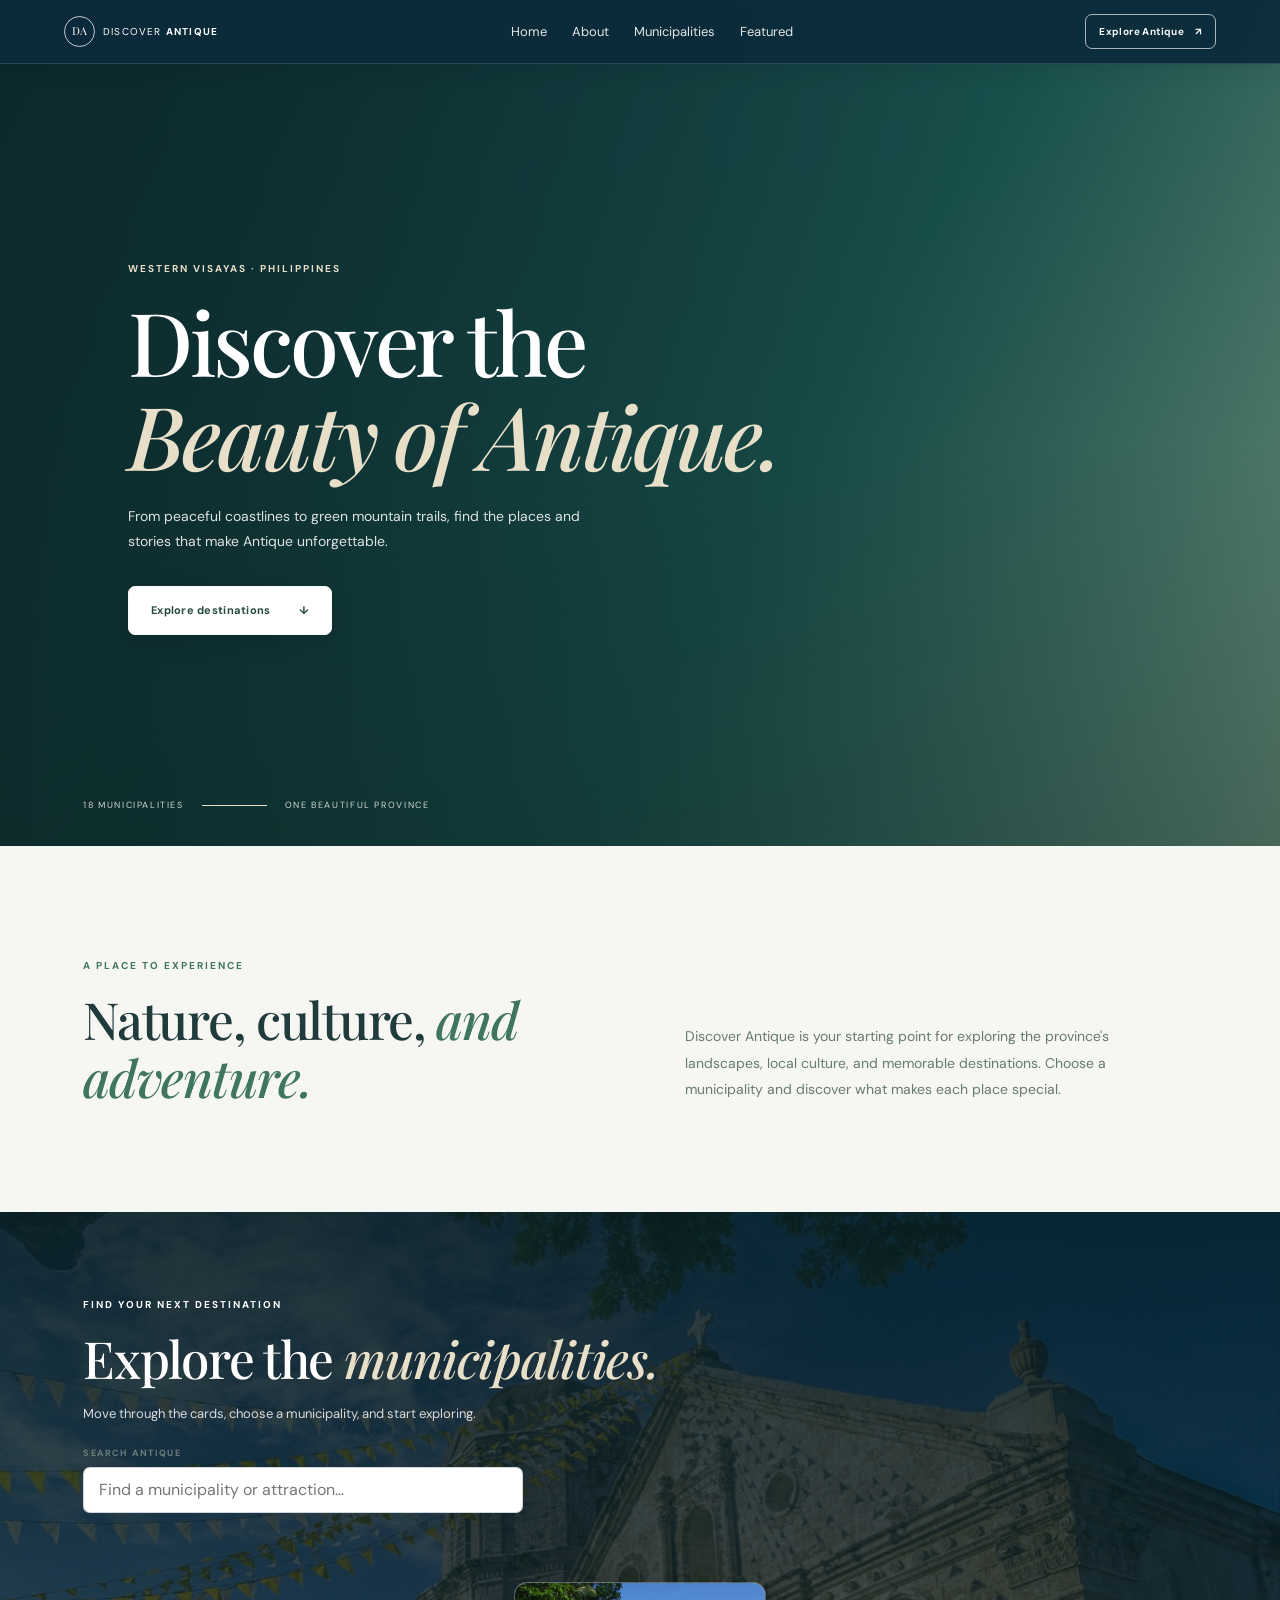
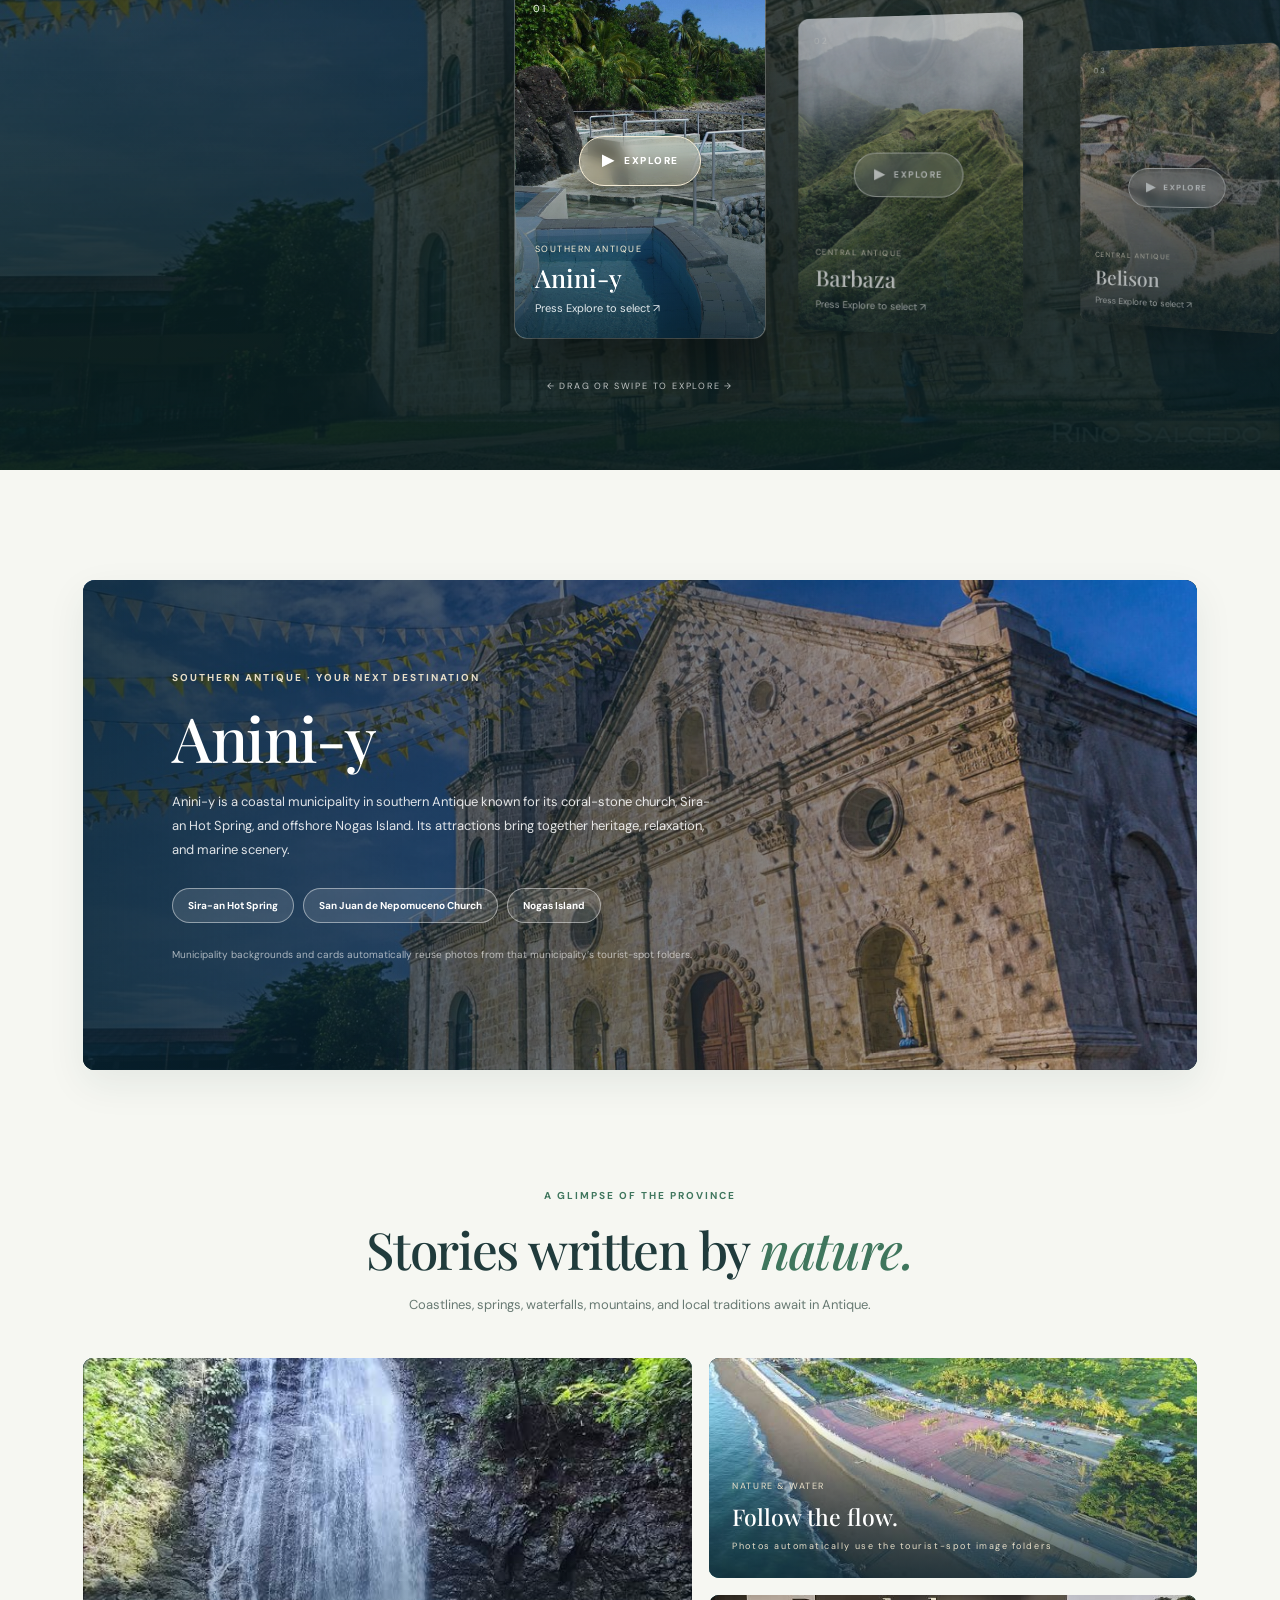
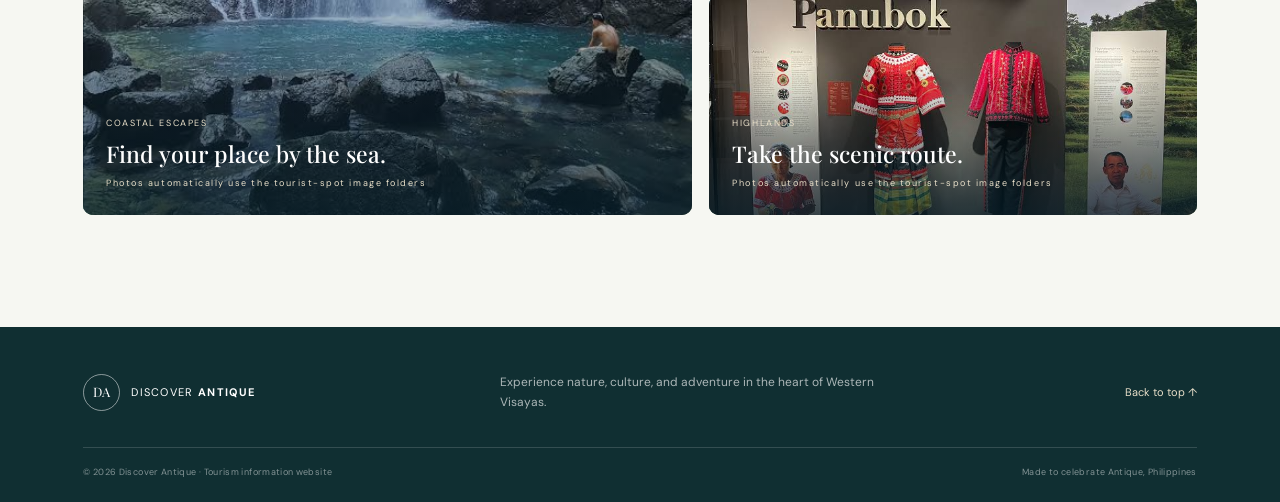
==== index.html @ 6f018808 "Update Barbaza tourist attractions" ====
<!DOCTYPE html>
<html lang="en">
<head>
  <meta charset="UTF-8">
  <meta name="viewport" content="width=device-width, initial-scale=1.0">
  <meta name="description" content="Discover Antique — explore the natural beauty, culture, and destinations of Antique, Philippines.">
  <meta name="referrer" content="no-referrer">
  <meta name="theme-color" content="#123B50">
  <title>Discover Antique | Experience the Beauty of Antique</title>
  <link rel="preconnect" href="https://fonts.googleapis.com">
  <link rel="preconnect" href="https://fonts.gstatic.com" crossorigin>
  <link href="https://fonts.googleapis.com/css2?family=DM+Sans:wght@400;500;600;700&family=Playfair+Display:wght@500;600;700&display=swap" rel="stylesheet">
  <link href="https://cdn.jsdelivr.net/npm/bootstrap@5.3.3/dist/css/bootstrap.min.css" rel="stylesheet" integrity="sha384-QWTKZyjpPEjISv5WaRU9OFeRpok6YctnYmDr5pNlyT2bRjXh0JMhjY6hW+ALEwIH" crossorigin="anonymous">
  <link rel="stylesheet" href="css/style.css">
</head>
<body>
  <header class="site-header" id="top">
    <a class="brand" href="#top" aria-label="Discover Antique home">
      <span class="brand-mark">DA</span>
      <span class="brand-name">DISCOVER <strong>ANTIQUE</strong></span>
    </a>
    <button class="menu-toggle" id="menuToggle" type="button" aria-label="Open navigation" aria-expanded="false" aria-controls="mainNav">☰</button>
    <nav class="main-nav" id="mainNav" aria-label="Main navigation">
      <a href="#top">Home</a><a href="#about">About</a><a href="#municipalities">Municipalities</a><a href="#featured">Featured</a>
    </nav>
    <a class="header-cta btn btn-outline-light" href="#municipalities">Explore Antique <span>↗</span></a>
  </header>

  <main>
    <section class="hero">
      <div class="hero-image" aria-hidden="true"></div><div class="hero-shade" aria-hidden="true"></div>
      <div class="hero-content">
        <p class="eyebrow light">WESTERN VISAYAS · PHILIPPINES</p>
        <h1>Discover the<br><em>Beauty of Antique.</em></h1>
        <p class="hero-copy">From peaceful coastlines to green mountain trails, find the places and stories that make Antique unforgettable.</p>
        <a class="button button-light btn btn-light" href="#municipalities">Explore destinations <span>↓</span></a>
      </div>
      <div class="hero-bottom"><span>18 MUNICIPALITIES</span><span class="hero-line"></span><span>ONE BEAUTIFUL PROVINCE</span></div>
    </section>

    <section class="intro section-wrap" id="about">
      <div><p class="eyebrow">A PLACE TO EXPERIENCE</p><h2>Nature, culture, <em>and adventure.</em></h2></div>
      <p class="intro-copy">Discover Antique is your starting point for exploring the province's landscapes, local culture, and memorable destinations. Choose a municipality and discover what makes each place special.</p>
    </section>

    <section class="municipality-section" id="municipalities">
      <div class="section-heading section-wrap">
        <div>
          <p class="eyebrow">FIND YOUR NEXT DESTINATION</p>
          <h2>Explore the <em>municipalities.</em></h2>
          <p class="section-subtitle">Move through the cards, choose a municipality, and start exploring.</p>
          <div class="destination-search">
            <label for="destinationSearch">SEARCH ANTIQUE</label>
            <input id="destinationSearch" type="search" placeholder="Find a municipality or attraction..." autocomplete="off">
            <div id="destinationSearchResults" class="destination-search-results" role="listbox" aria-label="Search results" hidden></div>
          </div>
        </div>
      </div>
      <div class="carousel-shell">
        <div class="municipality-track" id="municipalityTrack" role="group" aria-label="Explore the 18 municipalities of Antique" tabindex="0"></div>
      </div>
      <div class="carousel-guidance">
        <p class="carousel-hint">← DRAG OR SWIPE TO EXPLORE →</p>
      </div>
    </section>

    <section class="destination-section section-wrap" id="destinationDetails" aria-label="Selected destination">
      <div class="destination-photo" id="destinationPhoto" aria-hidden="true"></div><div class="destination-overlay" aria-hidden="true"></div>
      <div class="destination-content">
        <p class="eyebrow light" id="destinationEyebrow">YOUR NEXT DESTINATION</p>
        <h2 id="destinationName">Choose a municipality</h2>
        <p class="destination-description" id="destinationDescription" aria-live="polite">Select one of the municipality cards above to discover its featured attractions.</p>
        <div class="attraction-list" id="attractionList" aria-label="Featured attractions"></div>
        <p class="photo-note" id="municipalityPhotoCredit">Municipality backgrounds and cards automatically reuse the photos inside that municipality’s tourist-spot folders.</p>
      </div>
    </section>

    <section class="featured-section section-wrap" id="featured">
      <div class="featured-heading">
        <p class="eyebrow">A GLIMPSE OF THE PROVINCE</p><h2>Stories written by <em>nature.</em></h2>
        <p class="section-subtitle">Coastlines, springs, waterfalls, mountains, and local traditions await in Antique.</p>
      </div>
      <div class="feature-grid">
        <article class="feature-card feature-card-large">
          <div class="feature-photo-slideshow" data-province-slot="coast" role="img" aria-label="Coastal landscapes in Antique"></div>
          <div class="feature-caption"><span>COASTAL ESCAPES</span><h3>Find your place by the sea.</h3><span class="feature-credit">Photos automatically use the tourist-spot image folders</span></div>
        </article>
        <article class="feature-card">
          <div class="feature-photo-slideshow" data-province-slot="water" role="img" aria-label="Rivers and springs in Antique"></div>
          <div class="feature-caption"><span>NATURE &amp; WATER</span><h3>Follow the flow.</h3><span class="feature-credit">Photos automatically use the tourist-spot image folders</span></div>
        </article>
        <article class="feature-card">
          <div class="feature-photo-slideshow" data-province-slot="highlands" role="img" aria-label="Highland landscapes in Antique"></div>
          <div class="feature-caption"><span>HIGHLANDS</span><h3>Take the scenic route.</h3><span class="feature-credit">Photos automatically use the tourist-spot image folders</span></div>
        </article>
      </div>
    </section>
  </main>

  <footer class="site-footer">
    <div class="footer-top">
      <a class="brand brand-footer" href="#top"><span class="brand-mark">DA</span><span class="brand-name">DISCOVER <strong>ANTIQUE</strong></span></a>
      <p>Experience nature, culture, and adventure in the heart of Western Visayas.</p>
      <a class="back-top" href="#top">Back to top ↑</a>
    </div>
    <div class="footer-bottom"><span>© 2026 Discover Antique · Tourism information website</span><span>Made to celebrate Antique, Philippines</span></div>
  </footer>
  <script src="js/destination-data.js"></script><script src="js/backdrop.js"></script><script src="js/script.js"></script>
</body>
</html>
---- css/style.css ----
/* DISCOVER ANTIQUE — tropical nature visual identity */
:root {
  --ocean: #123B50;
  --ocean-deep: #0b2b3b;
  --green: #287A55;
  --green-dark: #1c5d40;
  --sand: #E8D8B9;
  --cream: #F7F6F0;
  --white: #FFFFFF;
  --ink: #183744;
  --muted: #6d7d7c;
  --serif: "Playfair Display", Georgia, serif;
  --sans: "DM Sans", Arial, sans-serif;
}

* { box-sizing: border-box; }
html { scroll-behavior: smooth; }
body { margin: 0; color: var(--ink); background: var(--cream); font-family: var(--sans); }
a { color: inherit; text-decoration: none; }
button { font: inherit; }

.site-header {
  position: absolute; z-index: 10; top: 0; left: 0; width: 100%;
  display: flex; align-items: center; justify-content: space-between;
  padding: 22px 6.5%; color: var(--white);
  border-bottom: 1px solid rgba(255,255,255,.18);
}
.brand { display: inline-flex; align-items: center; gap: 11px; letter-spacing: .12em; font-size: 11px; }
.brand-mark { display: grid; place-items: center; width: 37px; height: 37px; border: 1px solid rgba(255,255,255,.75); border-radius: 50%; font-family: var(--serif); font-size: 13px; letter-spacing: 0; }
.brand-name strong { font-weight: 700; }
.main-nav { display: flex; gap: 34px; font-size: 12px; color: rgba(255,255,255,.88); }
.main-nav a { transition: color .25s; }
.main-nav a:hover { color: var(--sand); }
.header-cta { border: 1px solid rgba(255,255,255,.65); padding: 11px 16px; border-radius: 3px; font-size: 11px; letter-spacing: .04em; }
.header-cta span { margin-left: 8px; }
.menu-toggle { display: none; color: white; background: none; border: 0; font-size: 24px; }

.hero { position: relative; min-height: 720px; height: 94vh; max-height: 900px; overflow: hidden; display: flex; align-items: center; color: white; background: var(--ocean); }
.hero-image { position: absolute; inset: 0; background-image: none; background-size: cover; background-position: center 48%; animation: heroDrift 24s ease-in-out infinite alternate; }
.hero-shade { position: absolute; inset: 0; background: linear-gradient(90deg, rgba(8,34,47,.78) 0%, rgba(8,34,47,.42) 48%, rgba(8,34,47,.12) 100%), linear-gradient(0deg, rgba(8,34,47,.35), transparent 45%); }
.hero-content { position: relative; z-index: 1; width: min(700px, 82%); margin-left: 10%; padding-top: 50px; animation: riseIn 1s both; }
.eyebrow { color: var(--green); font-size: 10px; font-weight: 700; letter-spacing: .2em; margin: 0 0 18px; }
.eyebrow.light { color: var(--sand); }
h1, h2, h3, p { margin-top: 0; }
.hero h1 { font-family: var(--serif); font-weight: 500; font-size: clamp(48px, 7vw, 88px); line-height: 1.06; letter-spacing: -.035em; margin: 0 0 23px; }
h1 em, h2 em { color: var(--sand); font-weight: 500; }
.hero-copy { max-width: 470px; color: rgba(255,255,255,.86); line-height: 1.8; font-size: 14px; margin-bottom: 32px; }
.button { display: inline-flex; align-items: center; gap: 28px; padding: 15px 19px; border-radius: 3px; font-size: 11px; font-weight: 700; letter-spacing: .04em; transition: transform .25s, background .25s; }
.button:hover { transform: translateY(-3px); }
.button-light { color: var(--ocean); background: var(--white); }
.button-light:hover { background: var(--sand); }
.hero-bottom { position: absolute; bottom: 34px; left: 6.5%; right: 6.5%; display: flex; align-items: center; gap: 18px; color: rgba(255,255,255,.8); font-size: 9px; letter-spacing: .18em; }
.hero-line { height: 1px; width: 65px; background: var(--sand); }

.section-wrap { width: min(1180px, 87%); margin-inline: auto; }
.intro { display: grid; grid-template-columns: 1fr 1fr; gap: 8%; padding-top: 112px; padding-bottom: 105px; align-items: end; }
h2 { font-family: var(--serif); font-size: clamp(35px, 4vw, 55px); font-weight: 500; line-height: 1.13; letter-spacing: -.025em; margin-bottom: 0; }
h2 em { color: var(--green); }
.intro-copy { color: var(--muted); font-size: 14px; line-height: 1.9; max-width: 480px; margin: 0 0 4px; }

.municipality-section { background: #edf0e9; padding: 85px 0 76px; overflow: hidden; }
.section-heading { display: flex; justify-content: space-between; align-items: end; margin-bottom: 38px; }
.section-subtitle { color: var(--muted); font-size: 13px; line-height: 1.7; margin: 15px 0 0; }
.carousel-controls { display: flex; gap: 9px; padding-bottom: 5px; }
.circle-control { width: 43px; height: 43px; border: 1px solid rgba(18,59,80,.25); border-radius: 50%; color: var(--ocean); background: transparent; cursor: pointer; font-size: 18px; transition: .25s; }
.circle-control:hover { color: white; background: var(--ocean); }
.carousel-shell { overflow: hidden; }
.municipality-track { display: flex; gap: 18px; overflow-x: auto; padding: 4px 6.5% 22px; scroll-snap-type: x mandatory; scroll-behavior: smooth; scrollbar-width: none; }
.municipality-track::-webkit-scrollbar { display: none; }
.municipality-card { position: relative; flex: 0 0 250px; height: 340px; overflow: hidden; border-radius: 7px; color: white; cursor: pointer; scroll-snap-align: start; isolation: isolate; background: var(--ocean); border: 0; padding: 0; text-align: left; transition: transform .35s, box-shadow .35s; }
.municipality-card:hover, .municipality-card:focus-visible { transform: translateY(-7px); box-shadow: 0 18px 36px rgba(18,59,80,.2); outline: none; }
.card-image { position: absolute; z-index: 0; inset: 0; display: block; background-size: cover; background-position: center; background-repeat: no-repeat; transition: transform .8s cubic-bezier(.2,.7,.2,1); }
.municipality-card:hover .card-image, .municipality-card:focus-visible .card-image { transform: scale(1.1); }
.card-shade { position: absolute; z-index: 1; inset: 0; display: block; background: linear-gradient(0deg, rgba(5,28,38,.82), rgba(5,28,38,.02) 75%); }
.card-number { position: absolute; z-index: 2; top: 18px; left: 18px; font-size: 10px; letter-spacing: .16em; color: rgba(255,255,255,.85); }
.card-content { position: absolute; z-index: 2; left: 20px; right: 18px; bottom: 22px; transform: translateY(8px); transition: transform .35s; }
.municipality-card:hover .card-content { transform: translateY(0); }
.card-content small { display: block; color: var(--sand); font-size: 9px; letter-spacing: .16em; margin-bottom: 8px; text-transform: uppercase; }
.card-content strong { display: block; font-family: var(--serif); font-size: 25px; line-height: 1.1; font-weight: 500; }
.card-content span { display: block; color: rgba(255,255,255,.8); font-size: 11px; margin-top: 8px; }
.carousel-hint { text-align: center; color: #71817a; font-size: 9px; letter-spacing: .2em; margin: 15px 0 0; }

.destination-section { position: relative; width: min(1180px, 87%); min-height: 490px; margin: 110px auto; border-radius: 8px; overflow: hidden; display: flex; align-items: center; color: white; background: var(--ocean); isolation: isolate; }
.destination-photo { position: absolute; z-index: -2; inset: 0; overflow: hidden; background: linear-gradient(120deg, #1d4a46, #0f2a33); }
/* Photo changes are handled by the crossfade layers (see .backdrop-layer). */
.destination-overlay { position: absolute; z-index: -1; inset: 0; background: linear-gradient(90deg, rgba(8,35,48,.86), rgba(8,35,48,.52) 58%, rgba(8,35,48,.12)); }
.destination-content { width: min(660px, 85%); padding: 70px 0 70px 8%; }
.destination-content h2 { color: white; font-size: clamp(38px, 5vw, 62px); margin-bottom: 17px; }
.destination-description { max-width: 540px; color: rgba(255,255,255,.86); font-size: 13px; line-height: 1.85; }
.attraction-list { display: flex; flex-wrap: wrap; gap: 9px; margin-top: 25px; }
.attraction-chip { border: 1px solid rgba(255,255,255,.45); color: white; border-radius: 30px; padding: 9px 13px; font-size: 10px; background: rgba(255,255,255,.08); }
.photo-note { color: rgba(255,255,255,.62); font-size: 10px; margin-top: 24px; line-height: 1.6; }

.featured-section { padding: 8px 0 112px; }
.featured-heading { text-align: center; max-width: 650px; margin: 0 auto 42px; }
.featured-heading .section-subtitle { max-width: 510px; margin-inline: auto; }
.feature-grid { display: grid; grid-template-columns: 1.25fr 1fr; grid-template-rows: 220px 220px; gap: 17px; }
.feature-card { position: relative; min-height: 200px; overflow: hidden; border-radius: 6px; background: var(--ocean); color: white; }
.feature-card-large { grid-row: span 2; }
.feature-card img { width: 100%; height: 100%; object-fit: cover; display: block; transition: transform .8s; }
.feature-card:hover img { transform: scale(1.06); }
.feature-card::after { content: ""; position: absolute; inset: 0; background: linear-gradient(0deg, rgba(6,31,43,.75), transparent 70%); }
.feature-caption { position: absolute; z-index: 1; left: 23px; bottom: 22px; }
.feature-caption span { color: var(--sand); font-size: 9px; letter-spacing: .17em; }
.feature-caption h3 { font-family: var(--serif); font-weight: 500; font-size: 23px; margin: 7px 0 0; }

.site-footer { background: var(--ocean-deep); color: white; padding: 45px 6.5% 22px; }
.footer-top { display: flex; align-items: center; justify-content: space-between; gap: 25px; padding-bottom: 35px; }
.footer-top p { max-width: 380px; color: rgba(255,255,255,.65); font-size: 12px; line-height: 1.7; margin: 0; }
.brand-footer .brand-mark { border-color: rgba(255,255,255,.5); }
.back-top { font-size: 11px; color: var(--sand); }
.footer-bottom { border-top: 1px solid rgba(255,255,255,.15); padding-top: 18px; display: flex; justify-content: space-between; gap: 20px; color: rgba(255,255,255,.48); font-size: 9px; letter-spacing: .04em; }

@keyframes heroDrift { from { transform: scale(1); } to { transform: scale(1.09); } }
@keyframes riseIn { from { opacity: 0; transform: translateY(22px); } to { opacity: 1; transform: translateY(0); } }

@media (max-width: 760px) {
  .site-header { padding: 16px 5%; }
  .menu-toggle { display: block; order: 3; }
  .header-cta { display: none; }
  .main-nav { display: none; position: absolute; top: 69px; left: 0; right: 0; padding: 20px 6%; background: var(--ocean-deep); flex-direction: column; gap: 18px; }
  .main-nav.open { display: flex; }
  .hero { min-height: 650px; height: 88vh; }
  .hero-content { margin-left: 7%; width: 86%; }
  .hero h1 { font-size: clamp(46px, 13vw, 66px); }
  .hero-bottom { left: 7%; right: 7%; font-size: 8px; gap: 10px; }
  .intro { grid-template-columns: 1fr; gap: 23px; padding-top: 76px; padding-bottom: 76px; }
  .section-heading { align-items: end; gap: 15px; }
  .section-heading h2 { font-size: 36px; }
  .carousel-controls { flex-shrink: 0; }
  .circle-control { width: 38px; height: 38px; }
  .municipality-track { padding-left: 6.5%; }
  .municipality-card { flex-basis: 220px; height: 300px; }
  .destination-section { margin: 75px auto; min-height: 520px; }
  .destination-content { padding: 55px 7%; width: 100%; }
  .destination-overlay { background: linear-gradient(90deg, rgba(8,35,48,.88), rgba(8,35,48,.48)); }
  .feature-grid { grid-template-columns: 1fr; grid-template-rows: 260px 190px 190px; }
  .feature-card-large { grid-row: auto; }
  .footer-top { align-items: flex-start; flex-direction: column; }
  .footer-bottom { flex-direction: column; }
}

@media (prefers-reduced-motion: reduce) {
  *, *::before, *::after { scroll-behavior: auto !important; animation-duration: .01ms !important; animation-iteration-count: 1 !important; transition-duration: .01ms !important; }
}

/* Responsive refinements and carousel interaction states */
.municipality-track { cursor: grab; touch-action: pan-y; user-select: none; -webkit-user-select: none; }
.municipality-track.is-dragging { cursor: grabbing; scroll-snap-type: none; scroll-behavior: auto; }
.municipality-track.is-dragging .municipality-card { pointer-events: none; }
.municipality-card.is-active { outline: 3px solid var(--sand); outline-offset: -3px; box-shadow: 0 14px 32px rgba(18,59,80,.28); }
.municipality-card.is-active .card-content { transform: translateY(0); }

@media (min-width: 761px) and (max-width: 1024px) {
  .site-header { padding-inline: 4%; }
  .main-nav { gap: 18px; }
  .section-wrap, .destination-section { width: 90%; }
  .municipality-card { flex-basis: 230px; }
  .intro { gap: 5%; }
}

@media (max-width: 760px) {
  .site-header { gap: 12px; }
  .brand { font-size: 9px; gap: 8px; }
  .brand-mark { width: 33px; height: 33px; }
  .main-nav { z-index: 20; }
  .hero { min-height: 610px; height: 88svh; }
  .hero-content { padding-top: 35px; }
  .hero-copy { font-size: 13px; }
  .hero-bottom { letter-spacing: .1em; }
  .section-wrap { width: 90%; }
  .section-heading { align-items: center; }
  .section-heading > div:first-child { min-width: 0; }
  .section-heading h2 { font-size: clamp(31px, 8vw, 38px); }
  .section-subtitle { font-size: 12px; }
  .municipality-section { padding: 68px 0 58px; }
  .municipality-track { gap: 14px; padding: 4px 5% 20px; }
  .municipality-card { flex-basis: min(76vw, 260px); height: 310px; }
  .destination-section { width: 90%; min-height: 540px; }
  .destination-content { padding: 48px 7%; }
  .destination-content h2 { font-size: clamp(36px, 10vw, 48px); }
  .feature-grid { gap: 13px; }
  .featured-section { padding-bottom: 75px; }
  .site-footer { padding-inline: 5%; }
}

@media (max-width: 420px) {
  .hero h1 { font-size: clamp(42px, 12vw, 54px); }
  .hero-bottom { font-size: 7px; gap: 8px; }
  .hero-line { width: 35px; }
  .section-heading { align-items: flex-end; }
  .carousel-controls { gap: 6px; }
  .circle-control { width: 35px; height: 35px; }
  .municipality-card { height: 285px; }
  .footer-bottom { font-size: 8px; }
}


/* Centered translucent municipality selection button */
.municipality-card { cursor: grab; }
.municipality-card:active { cursor: grabbing; }
.municipality-play {
  position: absolute;
  z-index: 2;
  top: 50%;
  left: 50%;
  display: inline-flex;
  align-items: center;
  justify-content: center;
  gap: 9px;
  min-width: 118px;
  min-height: 48px;
  padding: 0 17px;
  transform: translate(-50%, -50%);
  border: 1px solid rgba(255,255,255,.82);
  border-radius: 999px;
  color: #fff;
  background: rgba(255,255,255,.19);
  -webkit-backdrop-filter: blur(7px);
  backdrop-filter: blur(7px);
  box-shadow: 0 5px 22px rgba(0,0,0,.2);
  font-family: var(--sans);
  font-size: 10px;
  font-weight: 700;
  letter-spacing: .15em;
  cursor: pointer;
  opacity: .96;
  transition: background .25s, border-color .25s, box-shadow .25s, transform .25s;
}
.municipality-play .play-symbol {
  font-size: 15px;
  line-height: 1;
}
.municipality-play:hover,
.municipality-play:focus-visible {
  outline: none;
  background: rgba(255,255,255,.34);
  border-color: #fff;
  box-shadow: 0 8px 28px rgba(0,0,0,.3), 0 0 0 3px rgba(255,255,255,.16);
  transform: translate(-50%, -50%) scale(1.07);
}
.municipality-play:focus-visible {
  outline: 2px solid #fff;
  outline-offset: 4px;
}
.municipality-card.is-active .municipality-play {
  background: rgba(232,216,185,.3);
  border-color: var(--sand);
}
.municipality-track.is-dragging .municipality-play { pointer-events: none; }
@media (max-width: 760px) {
  .municipality-play { min-width: 108px; min-height: 44px; }
}


.attractions-section{padding:10px 0 100px}.attractions-heading{margin-bottom:28px}.attractions-heading h2,.more-places h2{font-family:var(--serif);font-size:clamp(32px,4vw,48px);font-weight:500;line-height:1.12;margin:8px 0 12px}
.attraction-card-grid{display:grid;grid-template-columns:repeat(3,minmax(0,1fr));gap:22px;margin-top:26px}.attraction-preview-card{overflow:hidden;border:1px solid rgba(18,59,80,.1);border-radius:8px;background:#fff;box-shadow:0 12px 34px rgba(14,43,56,.07);transition:transform .25s,box-shadow .25s}.attraction-preview-card:hover{transform:translateY(-5px);box-shadow:0 18px 40px rgba(14,43,56,.12)}
.attraction-preview-photo{height:190px;background-size:cover;background-position:center}.attraction-preview-body{padding:22px}.attraction-preview-label{color:#a47d4f;font-size:9px;letter-spacing:.16em;font-weight:700}.attraction-preview-body h3{color:#173b4b;font-family:var(--serif);font-size:22px;font-weight:600;margin:9px 0}.attraction-preview-body p{color:#65737a;font-size:13px;line-height:1.7;min-height:66px}.attraction-view-link,.map-link{display:inline-block;color:#1c6576;text-decoration:none;font-size:12px;font-weight:700;margin-top:12px}.attraction-view-link:hover,.map-link:hover{text-decoration:underline}.sample-photo-disclaimer{margin-top:20px;color:#78858a;font-size:10px;line-height:1.6}

/* Municipality attraction chips are links to dedicated destination detail pages. */
.attraction-chip { cursor: pointer; text-decoration: none; transition: background .2s ease, color .2s ease, border-color .2s ease; }
.attraction-chip:hover, .attraction-chip:focus-visible { background: rgba(255,255,255,.22); border-color: rgba(255,255,255,.9); color: #fff; outline: none; }


/* Bootstrap 5.3.3 button integration — keep Discover Antique's original visual identity. */
.btn { font-family: inherit; font-weight: 700; transition: transform .2s ease, box-shadow .2s ease, background-color .2s ease, color .2s ease; }
.btn:focus-visible { outline: 3px solid rgba(48, 143, 111, .45); outline-offset: 3px; box-shadow: none; }
.btn:active { transform: translateY(1px); }
.header-cta.btn, .button.btn, .destination-back.btn, .destination-next.btn, .map-link.btn { text-decoration: none; }
.attraction-chip.btn { line-height: 1.35; }
.municipality-play.btn { border: 1px solid rgba(255,255,255,.72); }
.circle-control.btn { display: inline-flex; align-items: center; justify-content: center; padding: 0; }
.destination-back.btn, .destination-next.btn { --bs-btn-border-radius: 4px; }
.map-link.btn { padding: 9px 13px; border-radius: 4px; }

/* 2026 visual refinement: calm, nature-led Antique identity */
:root {
  --ocean: #183f43;
  --ocean-deep: #102f32;
  --green: #3f765d;
  --green-dark: #315f4b;
  --sand: #e8dfc9;
  --cream: #f6f7f2;
  --ink: #203b3c;
  --muted: #687a73;
  --surface: #ffffff;
  --line: #e2e9e2;
  --shadow-soft: 0 14px 38px rgba(24, 63, 67, .08);
}
body { background: var(--cream); color: var(--ink); }
.hero { background: #183f43; }
.hero-image {
  background-image: none;
  background-position: center 48%;
}
.hero-shade {
  background: linear-gradient(90deg, rgba(12,39,38,.76) 0%, rgba(12,39,38,.43) 52%, rgba(12,39,38,.12) 100%), linear-gradient(0deg, rgba(12,39,38,.32), transparent 48%);
}
.site-header { backdrop-filter: blur(8px); background: rgba(16,47,50,.12); }
.main-nav { font-size: 13px; }
.header-cta, .button, .circle-control, .attraction-chip, .municipality-play,
.carousel-controls button, .back-top, .map-link, .attraction-view-link {
  transition: color .2s ease, background-color .2s ease, border-color .2s ease, box-shadow .2s ease, transform .2s ease;
}
.button { border-radius: 7px; min-height: 48px; padding: 15px 22px; letter-spacing: .025em; }
.button-light { color: #244a42; box-shadow: 0 8px 22px rgba(0,0,0,.12); }
.button-light:hover { color: #183f43; background: #eee7d7; box-shadow: 0 12px 28px rgba(0,0,0,.16); }
.header-cta { border-radius: 7px; padding: 13px 18px; }
.header-cta:hover { background: rgba(255,255,255,.16); border-color: #fff; transform: translateY(-1px); }
.municipality-section { background: #edf1e9; }
.circle-control { background: #fff; border-color: #d6e0d8; box-shadow: 0 4px 12px rgba(24,63,67,.05); }
.circle-control:hover { background: var(--green-dark); border-color: var(--green-dark); color: #fff; }
.municipality-card { border-radius: 12px; box-shadow: 0 8px 24px rgba(20,50,45,.08); }
.destination-section { border-radius: 12px; box-shadow: var(--shadow-soft); }
.attraction-chip { border-radius: 999px; padding: 10px 15px; background: rgba(255,255,255,.12); }
.attraction-chip:hover, .attraction-chip:focus-visible { background: #fff; color: var(--green-dark); border-color: #fff; transform: translateY(-1px); }
.feature-card { border-radius: 10px; }
.site-footer { background: #102f32; }
:focus-visible { outline-color: #7ea58b; }
@media (prefers-reduced-motion: reduce) {
  .hero-image { animation: none; }
  *, *::before, *::after { scroll-behavior: auto !important; transition-duration: .01ms !important; }
}

/* 3D municipality coverflow: the centered card is prominent and drives the backdrop. */
.municipality-section {
  position: relative;
  isolation: isolate;
  background: #142f30;
  transition: background-color .45s ease;
}
.municipality-section::before {
  content: "";
  position: absolute;
  z-index: -3;
  inset: 0;
  background: linear-gradient(120deg, #234d45, #122f38);
}
.municipality-section::after {
  content: "";
  position: absolute;
  z-index: -1;
  inset: 0;
  background: linear-gradient(180deg, rgba(8,29,32,.82), rgba(8,29,32,.64) 48%, rgba(8,29,32,.88));
}
.municipality-section .eyebrow,
.municipality-section h2,
.municipality-section .section-subtitle { color: #fff; }
.municipality-section h2 em { color: var(--sand); }
.municipality-section .section-subtitle { opacity: .82; }
.municipality-section .circle-control { color: #fff; border-color: rgba(255,255,255,.5); background: rgba(255,255,255,.1); }
.municipality-section .circle-control:hover { background: rgba(255,255,255,.25); }
.carousel-shell { perspective: 1500px; overflow: hidden; }
.municipality-track {
  align-items: center;
  gap: 18px;
  padding: 32px max(6.5%, calc((100vw - 250px) / 2)) 42px;
  overflow-x: auto;
  overflow-y: visible;
  perspective: 1500px;
  transform-style: preserve-3d;
  scroll-snap-type: x mandatory;
  scrollbar-width: none;
}
.municipality-card {
  flex-basis: 250px;
  height: 355px;
  flex-shrink: 0;
  transform-origin: center center;
  transform-style: preserve-3d;
  backface-visibility: hidden;
  scroll-snap-align: center;
  box-shadow: 0 22px 48px rgba(0,0,0,.28);
  transition: transform .18s ease-out, box-shadow .35s ease, filter .35s ease;
  will-change: transform;
}
.municipality-card.is-centered {
  box-shadow: 0 30px 65px rgba(0,0,0,.42), 0 0 0 1px rgba(255,255,255,.28);
  filter: brightness(1.08);
}
.municipality-card:not(.is-centered) {
  opacity: .72;
  filter: brightness(.92) saturate(.82);
}
.municipality-card:not(.is-centered):hover,
.municipality-card:not(.is-centered):focus-visible {
  opacity: .82;
  filter: brightness(1) saturate(.95);
}
.municipality-card .card-content { transform: translateY(0); }
.municipality-card .card-image { background-size: cover; background-position: center; background-repeat: no-repeat; }
.carousel-hint { color: rgba(255,255,255,.72); }
@media (max-width: 760px) {
  .municipality-track { padding: 25px max(7vw, calc((100vw - 220px) / 2)) 34px; gap: 14px; }
  .municipality-card { flex-basis: 220px; height: 315px; }
  .municipality-section .section-heading { align-items: flex-end; }
}
@media (prefers-reduced-motion: reduce) {
  .backdrop-layer, .municipality-card { transition: none !important; }
}

/* Cinematic background crossfade (js/backdrop.js) */
.backdrop-layer {
  position: absolute;
  inset: 0;
  z-index: -2;
  background-size: cover;
  background-position: center;
  background-repeat: no-repeat;
  opacity: 0;
  transform: scale(1.07);
  transition: opacity 1.1s ease, transform 0s linear 1.1s;
  will-change: opacity, transform;
}
.backdrop-layer.is-visible {
  opacity: 1;
  transform: scale(1);
  transition: opacity 1.1s ease, transform 9s ease-out;
}
.section-backdrop-layer.is-visible { opacity: .62; }
.panel-backdrop-layer { z-index: 0; }

/* Clean gradient when a municipality photo cannot load (never a stock substitute). */
.card-image.card-image-fallback { background: linear-gradient(145deg, #2b5a52, #123038); }

/* Photo credit under featured images */
.feature-credit { display: block; margin-top: 6px; font-size: 9px; letter-spacing: .08em; color: rgba(255,255,255,.7); }

/* Keep municipality card controls above their own background photograph. */
.municipality-card .municipality-play { position: absolute; z-index: 3; }


/* Mobile carousel touch and optional gyroscope parallax */
.carousel-guidance {
  display: flex;
  flex-direction: column;
  align-items: center;
  gap: 12px;
  padding: 0 16px;
}
.carousel-guidance .carousel-hint { margin: 0; }
.tilt-toggle {
  border: 1px solid rgba(255,255,255,.42);
  border-radius: 999px;
  padding: 9px 15px;
  color: rgba(255,255,255,.9);
  background: rgba(255,255,255,.08);
  font: 600 10px/1.2 var(--sans);
  letter-spacing: .08em;
  cursor: pointer;
  min-height: 38px;
  -webkit-tap-highlight-color: transparent;
}
.tilt-toggle:hover, .tilt-toggle[aria-pressed="true"] {
  color: var(--ocean-deep);
  background: var(--sand);
  border-color: var(--sand);
}
.municipality-track {
  touch-action: pan-y;
  overscroll-behavior-x: contain;
  -webkit-overflow-scrolling: touch;
  scroll-padding-inline: max(7vw, calc((100vw - 220px) / 2));
}
.municipality-track.is-dragging {
  scroll-snap-type: none !important;
  scroll-behavior: auto !important;
  cursor: grabbing;
}
.card-image {
  will-change: transform;
  transition: transform .16s ease-out;
}
@media (max-width: 760px) {
  .municipality-track { gap: 14px; }
  .municipality-card { min-height: 300px; }
  .carousel-guidance { gap: 10px; }
  .tilt-toggle { min-height: 42px; padding-inline: 18px; }
}
@media (prefers-reduced-motion: reduce) {
  .card-image { transition: none !important; }
}


/* Smoother carousel motion and faster, clearer Explore-button feedback */
.municipality-card {
  transition: box-shadow .42s cubic-bezier(.2,.7,.2,1), filter .42s ease, opacity .42s ease;
}
.municipality-play {
  z-index: 5 !important;
  min-width: 122px;
  min-height: 50px;
  touch-action: manipulation;
  -webkit-tap-highlight-color: transparent;
  user-select: none;
  -webkit-user-select: none;
  transition: background-color .16s ease, border-color .16s ease,
              box-shadow .16s ease, transform .16s cubic-bezier(.2,.8,.2,1);
}
.municipality-play:active {
  transform: translate(-50%, -50%) scale(.94);
  background: rgba(232,216,185,.42);
  border-color: var(--sand);
  box-shadow: 0 2px 10px rgba(0,0,0,.24);
}
.municipality-play .play-symbol {
  display: inline-block;
  transition: transform .18s ease;
}
.municipality-play:hover .play-symbol,
.municipality-play:focus-visible .play-symbol {
  transform: translateX(2px);
}
.municipality-track.is-dragging .municipality-play { pointer-events: none; }
@media (max-width: 760px) {
  .municipality-play { min-width: 116px; min-height: 48px; }
}
@media (prefers-reduced-motion: reduce) {
  .municipality-card, .municipality-play, .municipality-play .play-symbol {
    transition: none !important;
  }
}


/* Bounded municipality carousel, direct picker, and matching tilt parallax */
.carousel-tools{display:grid;grid-template-columns:minmax(170px,1fr) auto;align-items:end;gap:8px 14px;min-width:min(100%,300px)}
.municipality-picker-label{grid-column:1/-1;color:rgba(255,255,255,.76);font:700 9px/1.2 var(--sans);letter-spacing:.16em}
.municipality-picker{width:100%;min-height:43px;border:1px solid rgba(255,255,255,.42);border-radius:7px;padding:0 34px 0 13px;color:#fff;background:rgba(255,255,255,.12);font:600 12px var(--sans);outline:none}
.municipality-picker option{color:#183f43;background:#fff}
.municipality-picker:focus-visible{border-color:var(--sand);box-shadow:0 0 0 3px rgba(220,197,155,.2)}
.carousel-controls{align-self:end;padding:0;gap:7px}
.circle-control{width:43px;height:43px;flex:0 0 43px}
.circle-control:disabled{opacity:.32;cursor:not-allowed;box-shadow:none}
.circle-control:disabled:hover{color:inherit;background:rgba(255,255,255,.1)}
.backdrop-layer{transform:translate3d(var(--backdrop-shift-x,0px),var(--backdrop-shift-y,0px),0) scale(1.08)}
.backdrop-layer.is-visible{transform:translate3d(var(--backdrop-shift-x,0px),var(--backdrop-shift-y,0px),0) scale(1)}
.detail-tilt-toggle{margin-left:auto;white-space:nowrap}
@media(max-width:760px){
  .section-heading{align-items:flex-start;flex-direction:column}
  .carousel-tools{width:100%;grid-template-columns:minmax(0,1fr) auto}
  .municipality-picker{min-height:42px}
  .circle-control{width:40px;height:40px;flex-basis:40px}
  .detail-tilt-toggle{font-size:9px;padding:8px 11px}
}


/* Compact fixed header stays visible while visitors scroll. */
.site-header{
  position:fixed;
  top:0;left:0;right:0;
  z-index:1000;
  min-height:64px;
  padding:10px 5%;
  background:rgba(11,43,59,.94);
  border-bottom:1px solid rgba(255,255,255,.13);
  backdrop-filter:blur(12px);
  -webkit-backdrop-filter:blur(12px);
  box-shadow:0 5px 22px rgba(5,25,34,.12);
}
.site-header .brand{gap:8px;font-size:10px}
.site-header .brand-mark{width:31px;height:31px;font-size:11px}
.site-header .main-nav{gap:25px}
.site-header .header-cta{padding:9px 13px;font-size:10px}
.site-header .menu-toggle{font-size:19px;line-height:1;padding:7px}
@media(max-width:760px){
  .site-header{min-height:56px;padding:8px 4%}
  .site-header .brand{font-size:8px;gap:7px;letter-spacing:.1em}
  .site-header .brand-mark{width:28px;height:28px;font-size:10px}
  .site-header .menu-toggle{font-size:19px;padding:5px}
  .main-nav{top:56px}
}


/* Local image system: empty folders intentionally show the original themed gradients. */
.card-image { overflow: hidden; background: linear-gradient(145deg,#16485a,#287a68 62%,#9ab99a); }
.card-image-layer, .province-photo-layer {
  position:absolute; inset:0; display:block; background-size:cover; background-position:center;
  background-repeat:no-repeat; opacity:0; transition:opacity .9s ease;
}
.card-image-layer.is-visible, .province-photo-layer.is-visible { opacity:1; }
.feature-photo-slideshow { position:absolute; inset:0; overflow:hidden; background:linear-gradient(145deg,#16485a,#287a68 62%,#9ab99a); }
.feature-card .feature-photo-slideshow { z-index:0; }
.feature-card .feature-photo-slideshow .province-photo-layer { transform:scale(1); transition:opacity .9s ease,transform 8s ease; }
.feature-card:hover .feature-photo-slideshow .province-photo-layer.is-visible { transform:scale(1.06); }
.feature-credit { display:inline-block; margin-top:9px; color:rgba(255,255,255,.72); font-size:10px; }
.card-image-fallback { background-image:linear-gradient(145deg,#123b50,#1c665e 65%,#779b82); }
.hero-image { background-image:none; background:linear-gradient(120deg,#0b2b3b,#1c5d58 60%,#6f927c); }
.backdrop-layer { background-size:cover; background-position:center; background-repeat:no-repeat; }
@media (max-width:760px) {
  .site-header { padding:14px 5%; }
  .hero-content { width:88%; margin-left:6%; padding-top:30px; }
  .hero-content h1 { font-size:clamp(42px,12vw,66px); }
  .carousel-shell { overflow:hidden; }
  .municipality-track { touch-action:pan-y; }
  .municipality-card { flex:0 0 min(72vw,310px); }
  .destination-content { width:92%; padding:52px 5%; }
  .feature-grid { grid-template-columns:1fr; }
  .feature-card-large { grid-row:auto; min-height:270px; }
}
@media (prefers-reduced-motion:reduce) {
  *,*::before,*::after { scroll-behavior:auto!important; animation-duration:.01ms!important; animation-iteration-count:1!important; transition-duration:.01ms!important; }
}

.destination-search { position:relative; width:min(440px,100%); margin-top:22px; z-index:5; }
.destination-search label { display:block; color:#6d7d7c; font-size:9px; font-weight:700; letter-spacing:.16em; margin-bottom:7px; }
.destination-search input { width:100%; min-height:46px; border:1px solid rgba(18,59,80,.2); border-radius:7px; padding:0 15px; color:#183744; background:#fff; outline:none; box-shadow:0 6px 20px rgba(14,43,56,.05); }
.destination-search input:focus { border-color:#287a68; box-shadow:0 0 0 3px rgba(40,122,104,.12); }
.destination-search-results { position:absolute; top:100%; left:0; right:0; max-height:260px; overflow:auto; margin-top:6px; padding:6px; border:1px solid rgba(18,59,80,.12); border-radius:8px; background:#fff; box-shadow:0 16px 34px rgba(14,43,56,.16); }
.destination-search-result { display:block; width:100%; text-align:left; border:0; border-radius:5px; padding:11px 12px; color:#183744; background:#fff; font-size:13px; cursor:pointer; }
.destination-search-result:hover,.destination-search-result:focus-visible { background:#edf4ef; }
.destination-search-empty { margin:0; padding:12px; color:#6d7d7c; font-size:12px; }
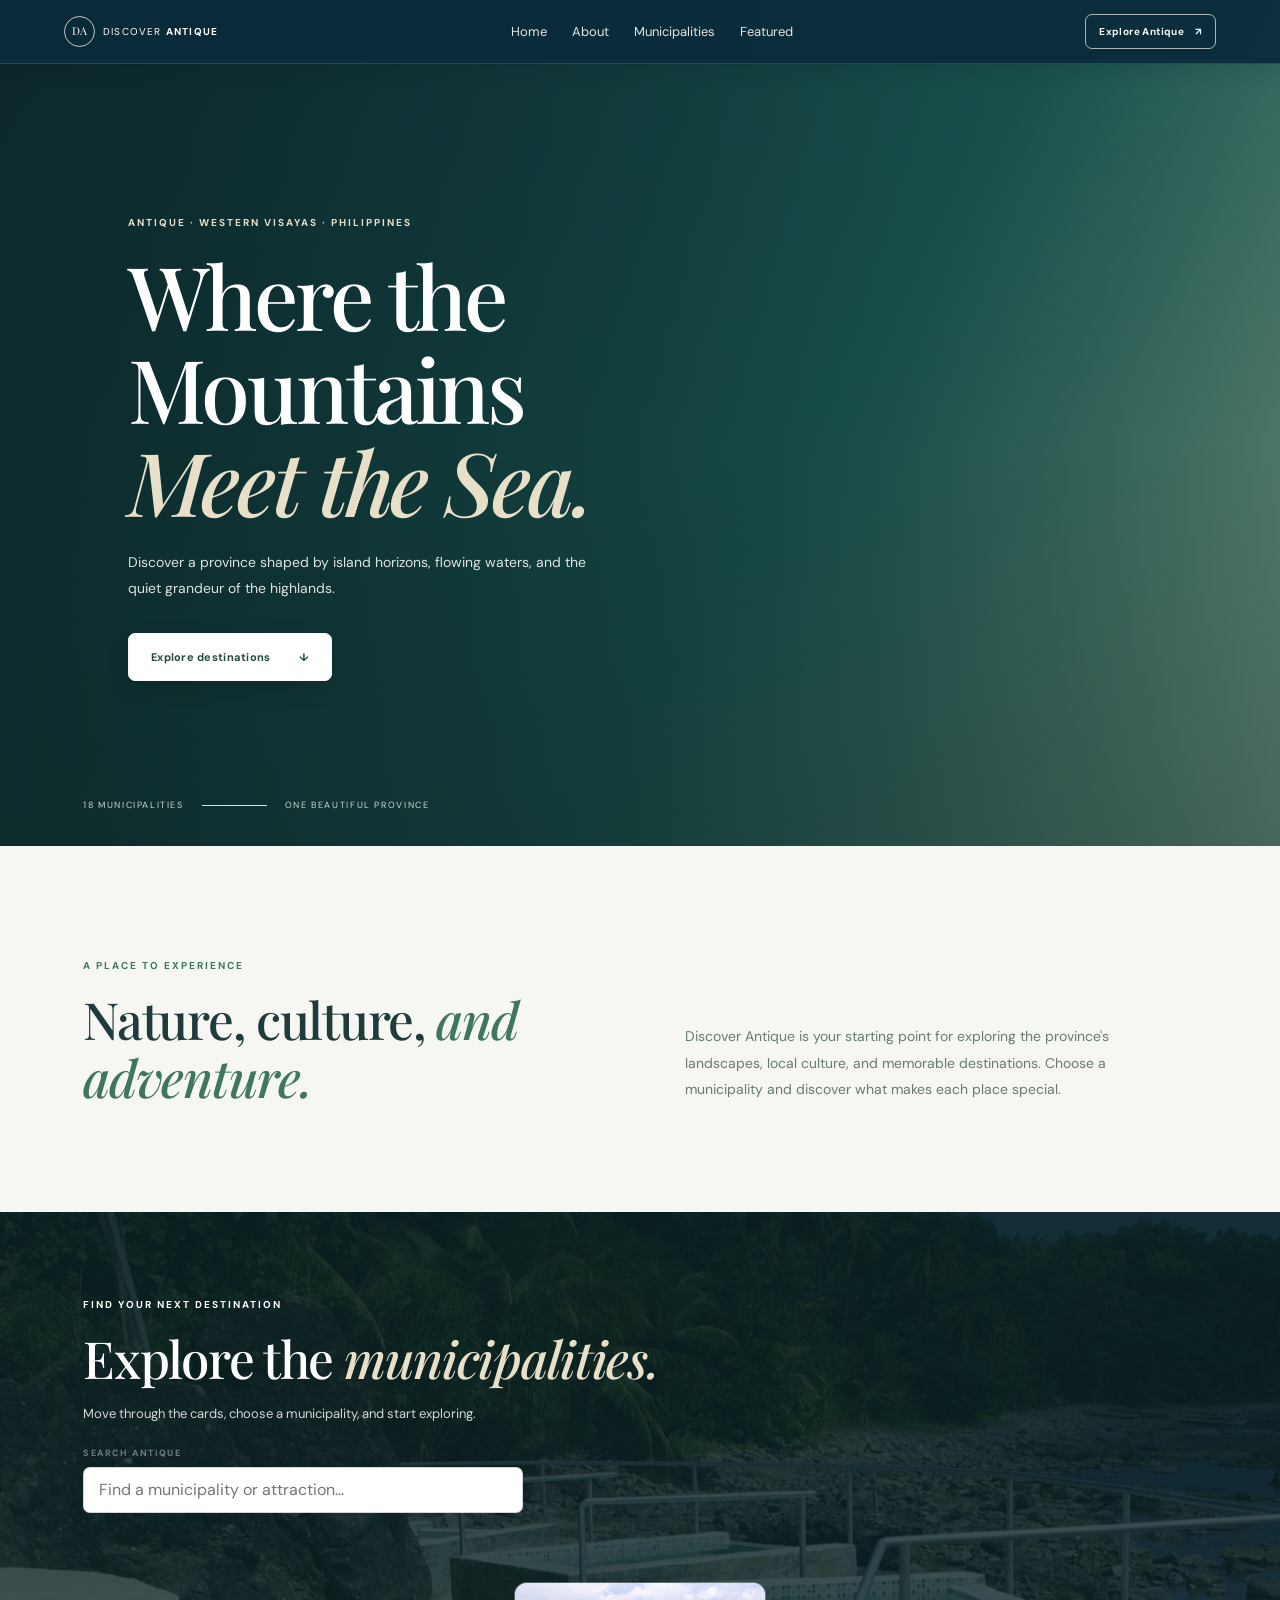
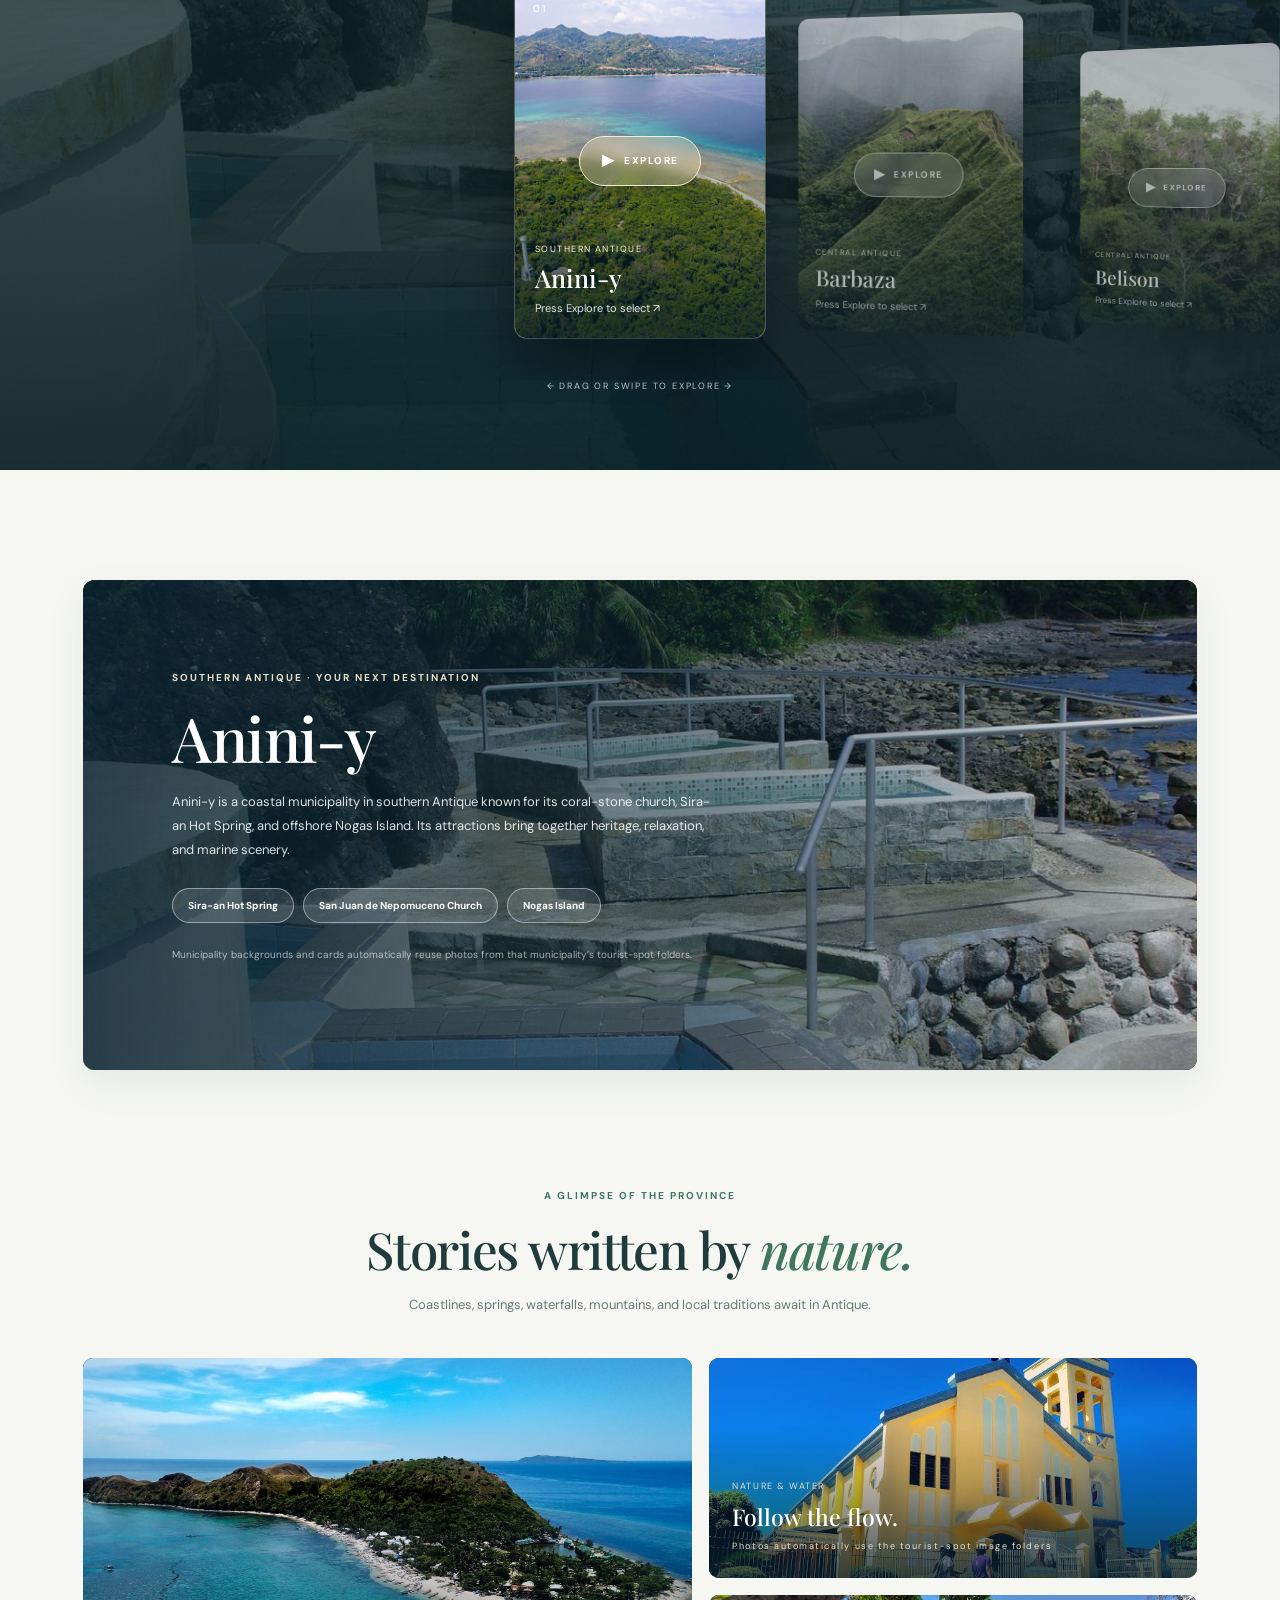
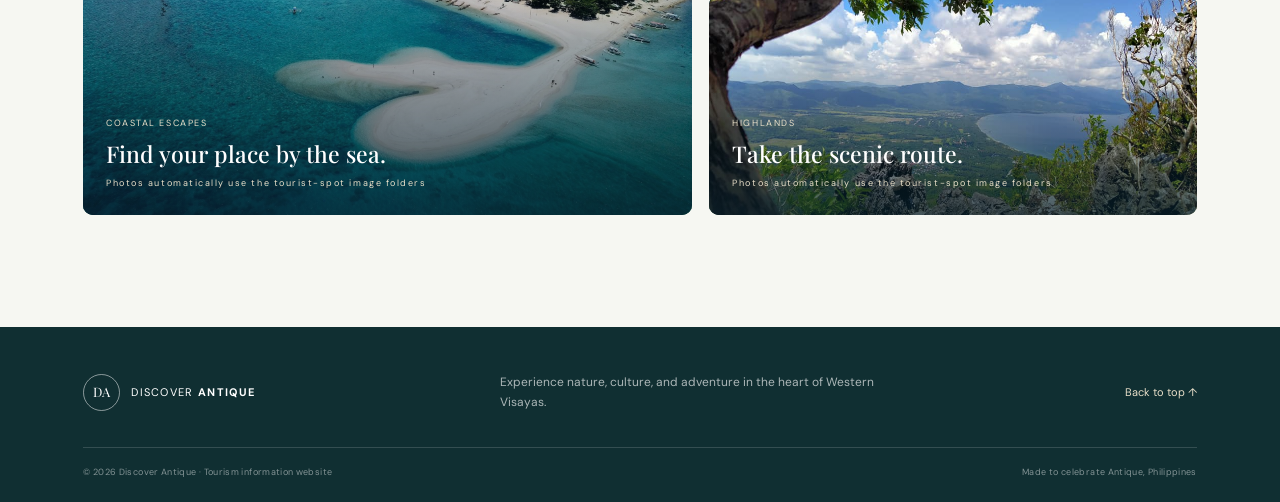
==== commit 102326b6: "Refine Antique hero headline and introduction" ====
--- a/index.html
+++ b/index.html
@@ -30,9 +30,9 @@
     <section class="hero">
       <div class="hero-image" aria-hidden="true"></div><div class="hero-shade" aria-hidden="true"></div>
       <div class="hero-content">
-        <p class="eyebrow light">WESTERN VISAYAS · PHILIPPINES</p>
-        <h1>Discover the<br><em>Beauty of Antique.</em></h1>
-        <p class="hero-copy">From peaceful coastlines to green mountain trails, find the places and stories that make Antique unforgettable.</p>
+        <p class="eyebrow light">ANTIQUE · WESTERN VISAYAS · PHILIPPINES</p>
+        <h1>Where the Mountains<br><em>Meet the Sea.</em></h1>
+        <p class="hero-copy">Discover a province shaped by island horizons, flowing waters, and the quiet grandeur of the highlands.</p>
         <a class="button button-light btn btn-light" href="#municipalities">Explore destinations <span>↓</span></a>
       </div>
       <div class="hero-bottom"><span>18 MUNICIPALITIES</span><span class="hero-line"></span><span>ONE BEAUTIFUL PROVINCE</span></div>
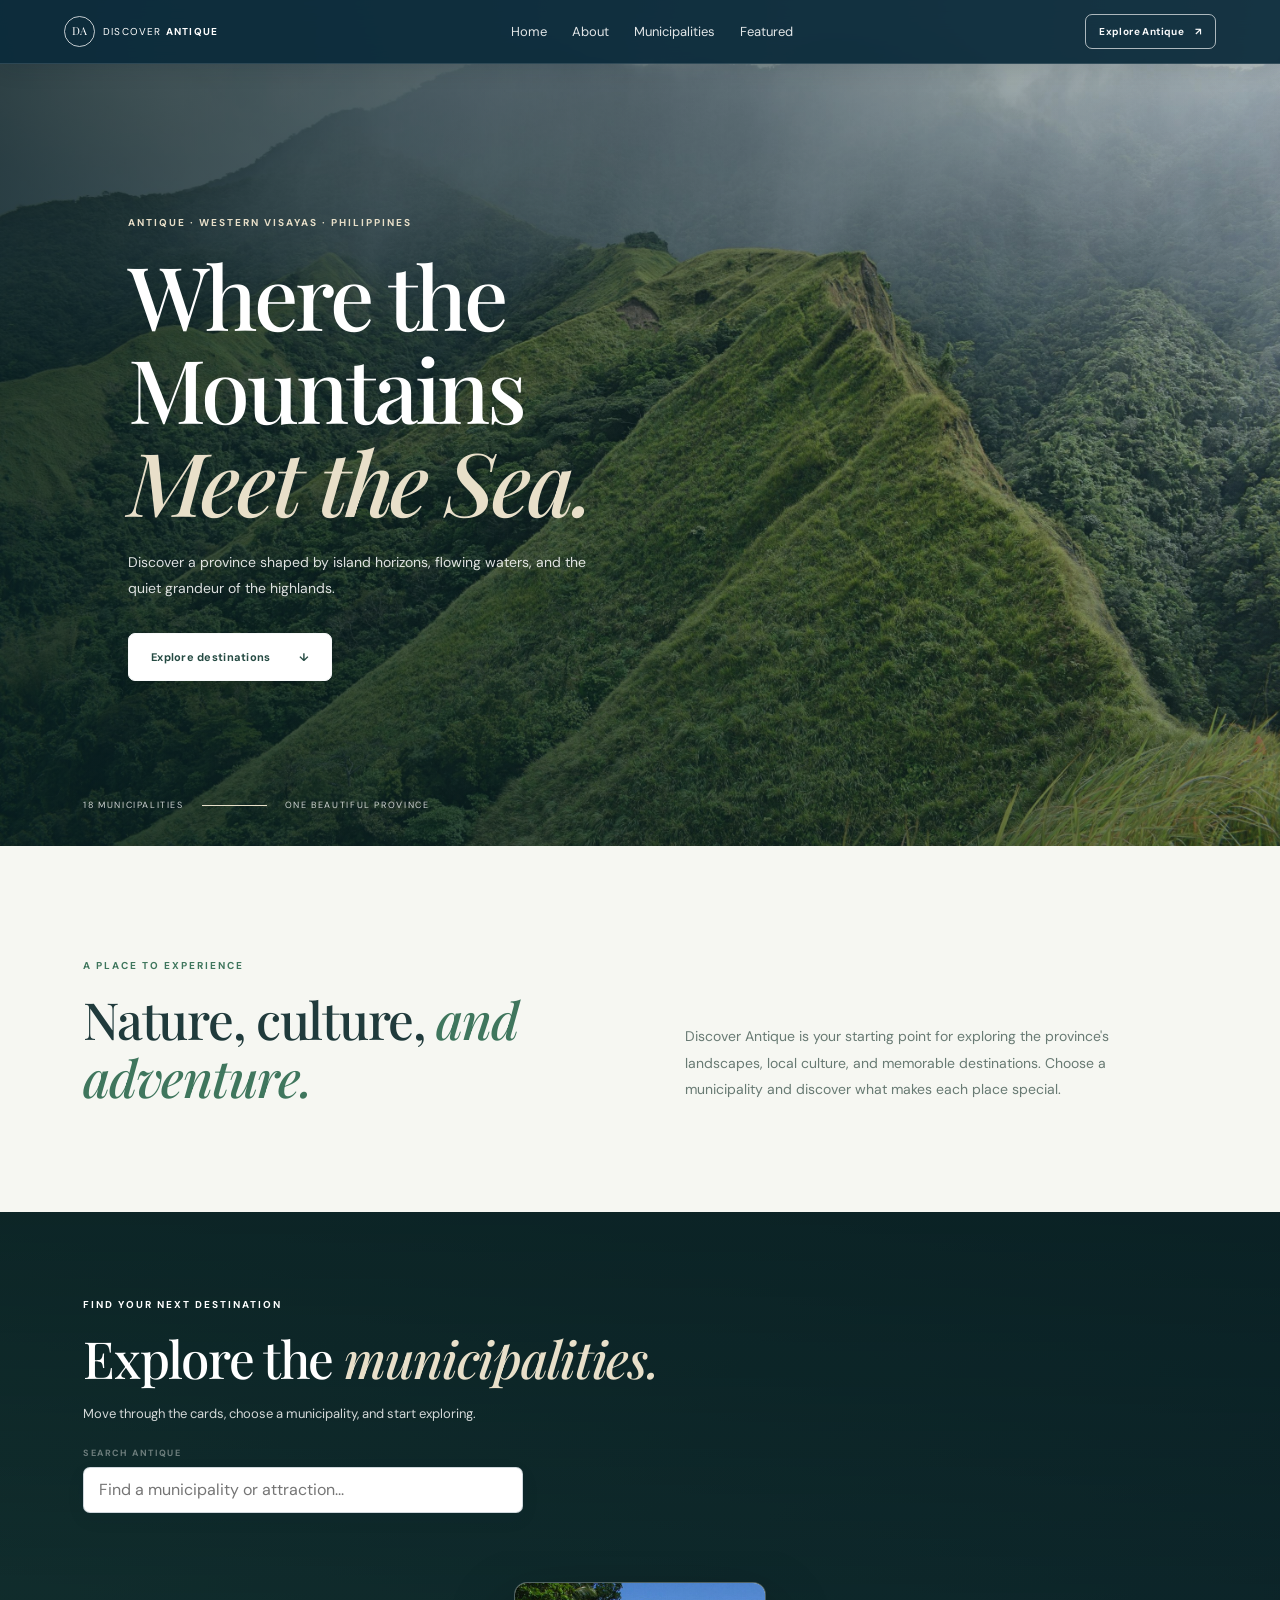
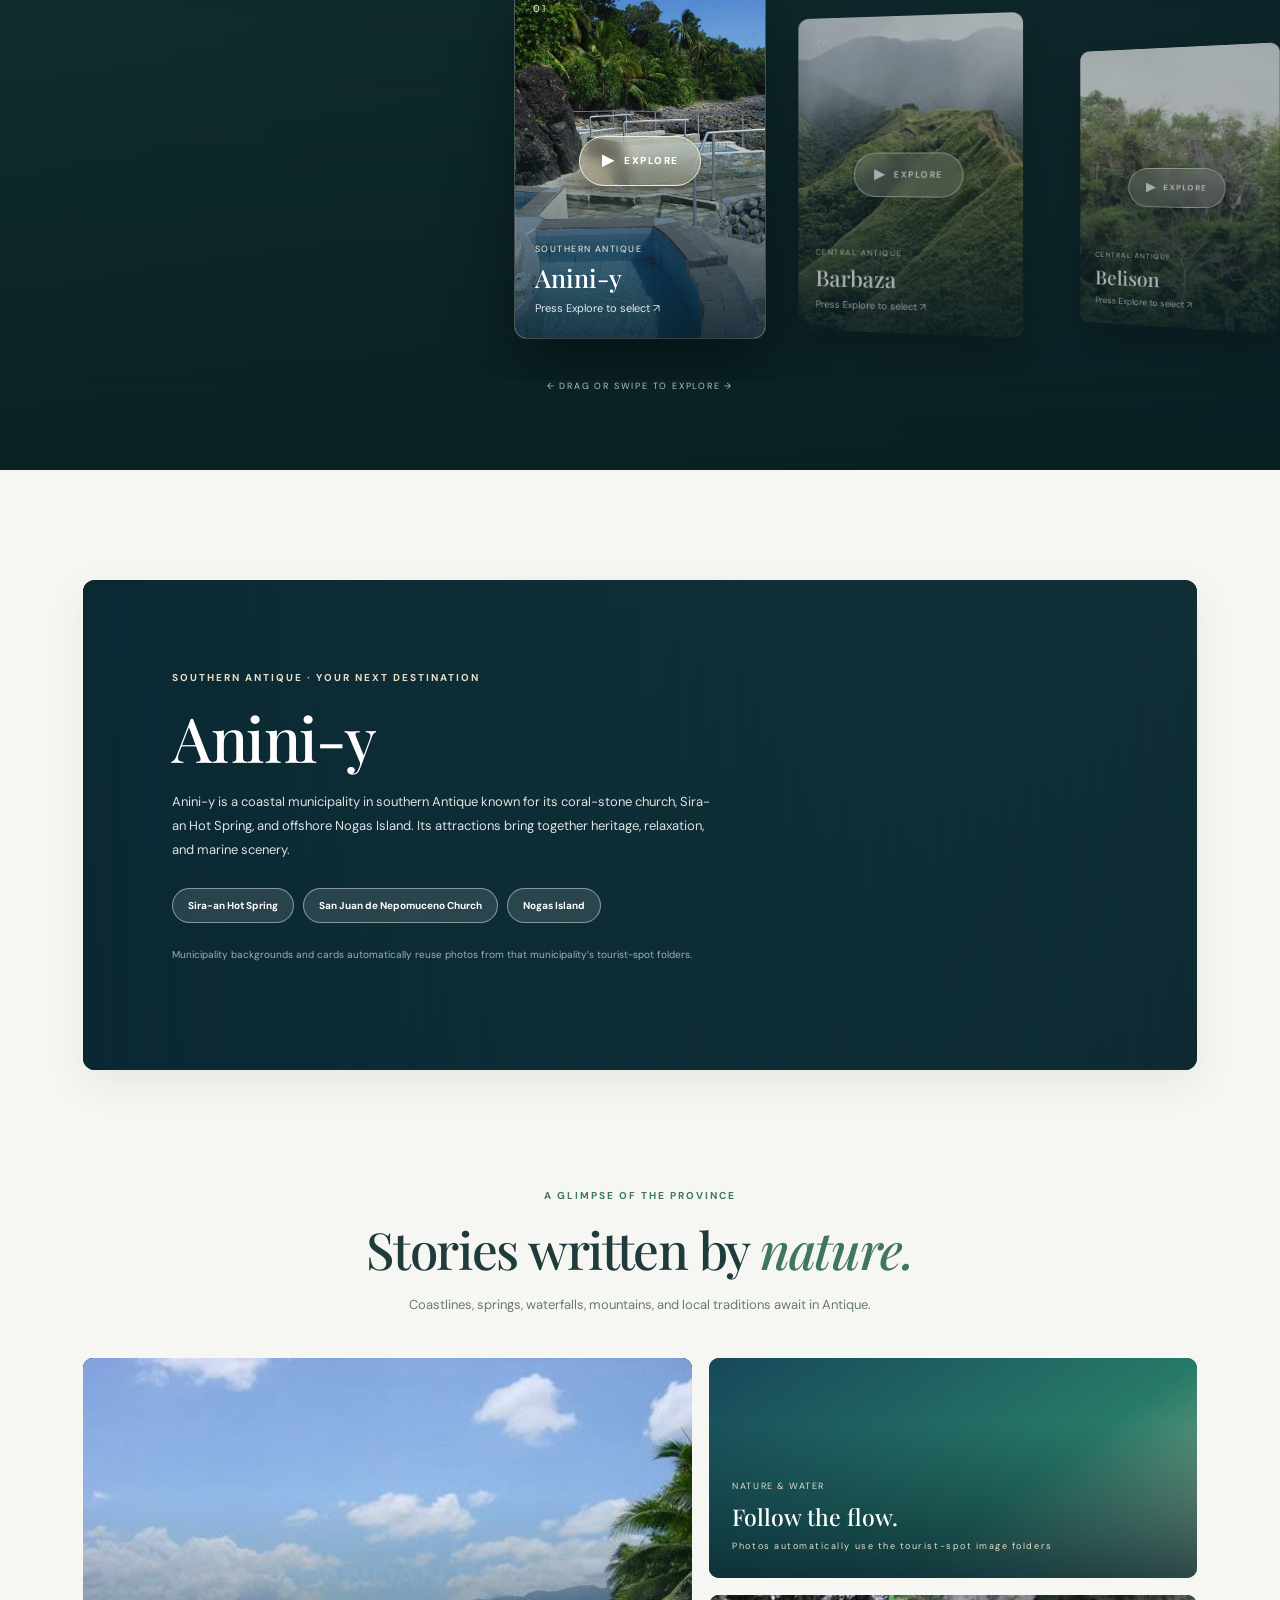
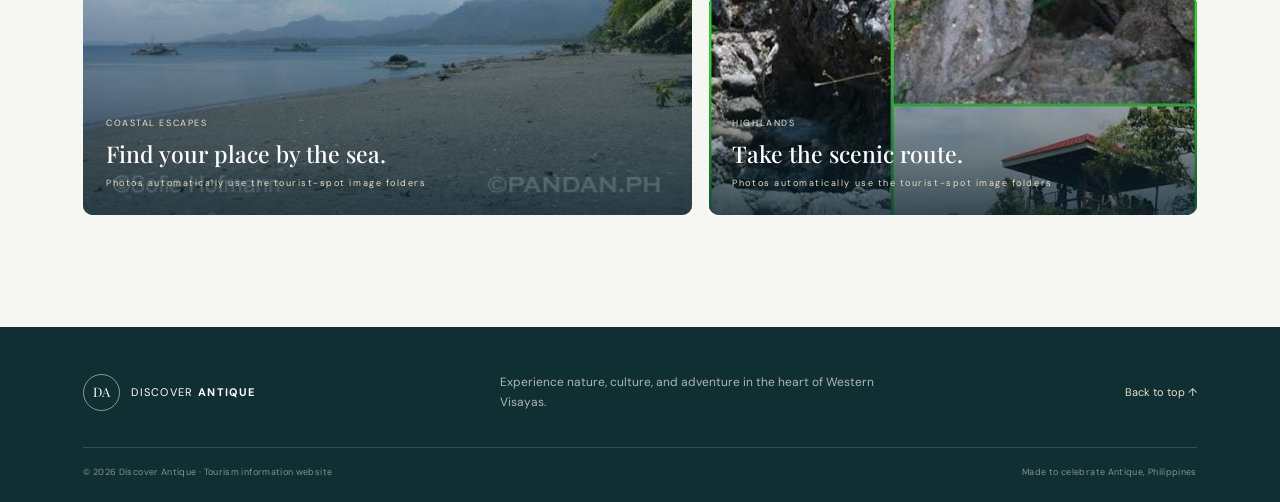
==== commit 01c1d141: "Refresh homepage optimized script cache" ====
--- a/index.html
+++ b/index.html
@@ -105,6 +105,6 @@
     </div>
     <div class="footer-bottom"><span>© 2026 Discover Antique · Tourism information website</span><span>Made to celebrate Antique, Philippines</span></div>
   </footer>
-  <script src="js/destination-data.js"></script><script src="js/backdrop.js"></script><script src="js/script.js"></script>
+  <script src="js/destination-data.js"></script><script src="js/backdrop.js"></script><script src="js/script.js?v=20261120-3"></script>
 </body>
 </html>
--- a/css/style.css
+++ b/css/style.css
@@ -609,3 +609,77 @@
 .destination-search-result { display:block; width:100%; text-align:left; border:0; border-radius:5px; padding:11px 12px; color:#183744; background:#fff; font-size:13px; cursor:pointer; }
 .destination-search-result:hover,.destination-search-result:focus-visible { background:#edf4ef; }
 .destination-search-empty { margin:0; padding:12px; color:#6d7d7c; font-size:12px; }
+
+
+/* Hero photography: random coastal and highland views, with a readable cinematic overlay. */
+.hero-image {
+  z-index: 0;
+  isolation: isolate;
+  background: linear-gradient(120deg, #0b2b3b, #1c5d58 60%, #6f927c);
+}
+.hero-image .hero-backdrop-layer {
+  position: absolute;
+  z-index: 0;
+  inset: 0;
+  display: block;
+  background-size: cover;
+  background-position: center;
+  background-repeat: no-repeat;
+  opacity: 0;
+  transform: scale(1.06);
+  transition: opacity 1.15s ease, transform 9s ease-out;
+}
+.hero-image .hero-backdrop-layer.is-visible {
+  opacity: .9;
+  transform: scale(1);
+}
+.hero-shade { z-index: 1; }
+.hero-content, .hero-bottom { z-index: 2; }
+.hero-shade {
+  background: linear-gradient(90deg, rgba(7,29,31,.78) 0%, rgba(7,29,31,.48) 52%, rgba(7,29,31,.16) 100%),
+              linear-gradient(0deg, rgba(7,29,31,.42), rgba(7,29,31,.06) 58%);
+}
+.hero h1 { max-width: 760px; text-wrap: balance; }
+@media (max-width: 760px) {
+  .hero h1 { font-size: clamp(39px, 10.5vw, 66px); }
+  .hero-shade {
+    background: linear-gradient(90deg, rgba(7,29,31,.78), rgba(7,29,31,.42)),
+                linear-gradient(0deg, rgba(7,29,31,.42), transparent 60%);
+  }
+}
+@media (prefers-reduced-motion: reduce) {
+  .hero-image .hero-backdrop-layer { transition: none !important; transform: none !important; }
+}
+
+
+/* Android touch carousel: native horizontal scrolling + browser momentum + CSS snap.
+   JS only updates the 3D card transforms; it does not take over touch gestures. */
+.municipality-track {
+  touch-action: pan-x pan-y;
+  -webkit-overflow-scrolling: touch;
+  overscroll-behavior-x: contain;
+  scroll-snap-type: x mandatory;
+  scroll-behavior: auto;
+}
+.municipality-track.is-dragging {
+  scroll-snap-type: none !important;
+  scroll-behavior: auto !important;
+}
+.municipality-card {
+  transition: box-shadow .42s cubic-bezier(.2,.7,.2,1), filter .42s ease, opacity .42s ease;
+}
+@media (prefers-reduced-motion: reduce) {
+  .municipality-track { scroll-snap-type: x proximity; }
+}
+
+
+/* Controlled horizontal swipes: keep vertical page scrolling native on touch devices. */
+.municipality-track {
+  touch-action: pan-y;
+  scroll-snap-type: x mandatory;
+  overscroll-behavior-x: contain;
+}
+.municipality-track.is-dragging {
+  scroll-snap-type: none !important;
+  cursor: grabbing;
+}
